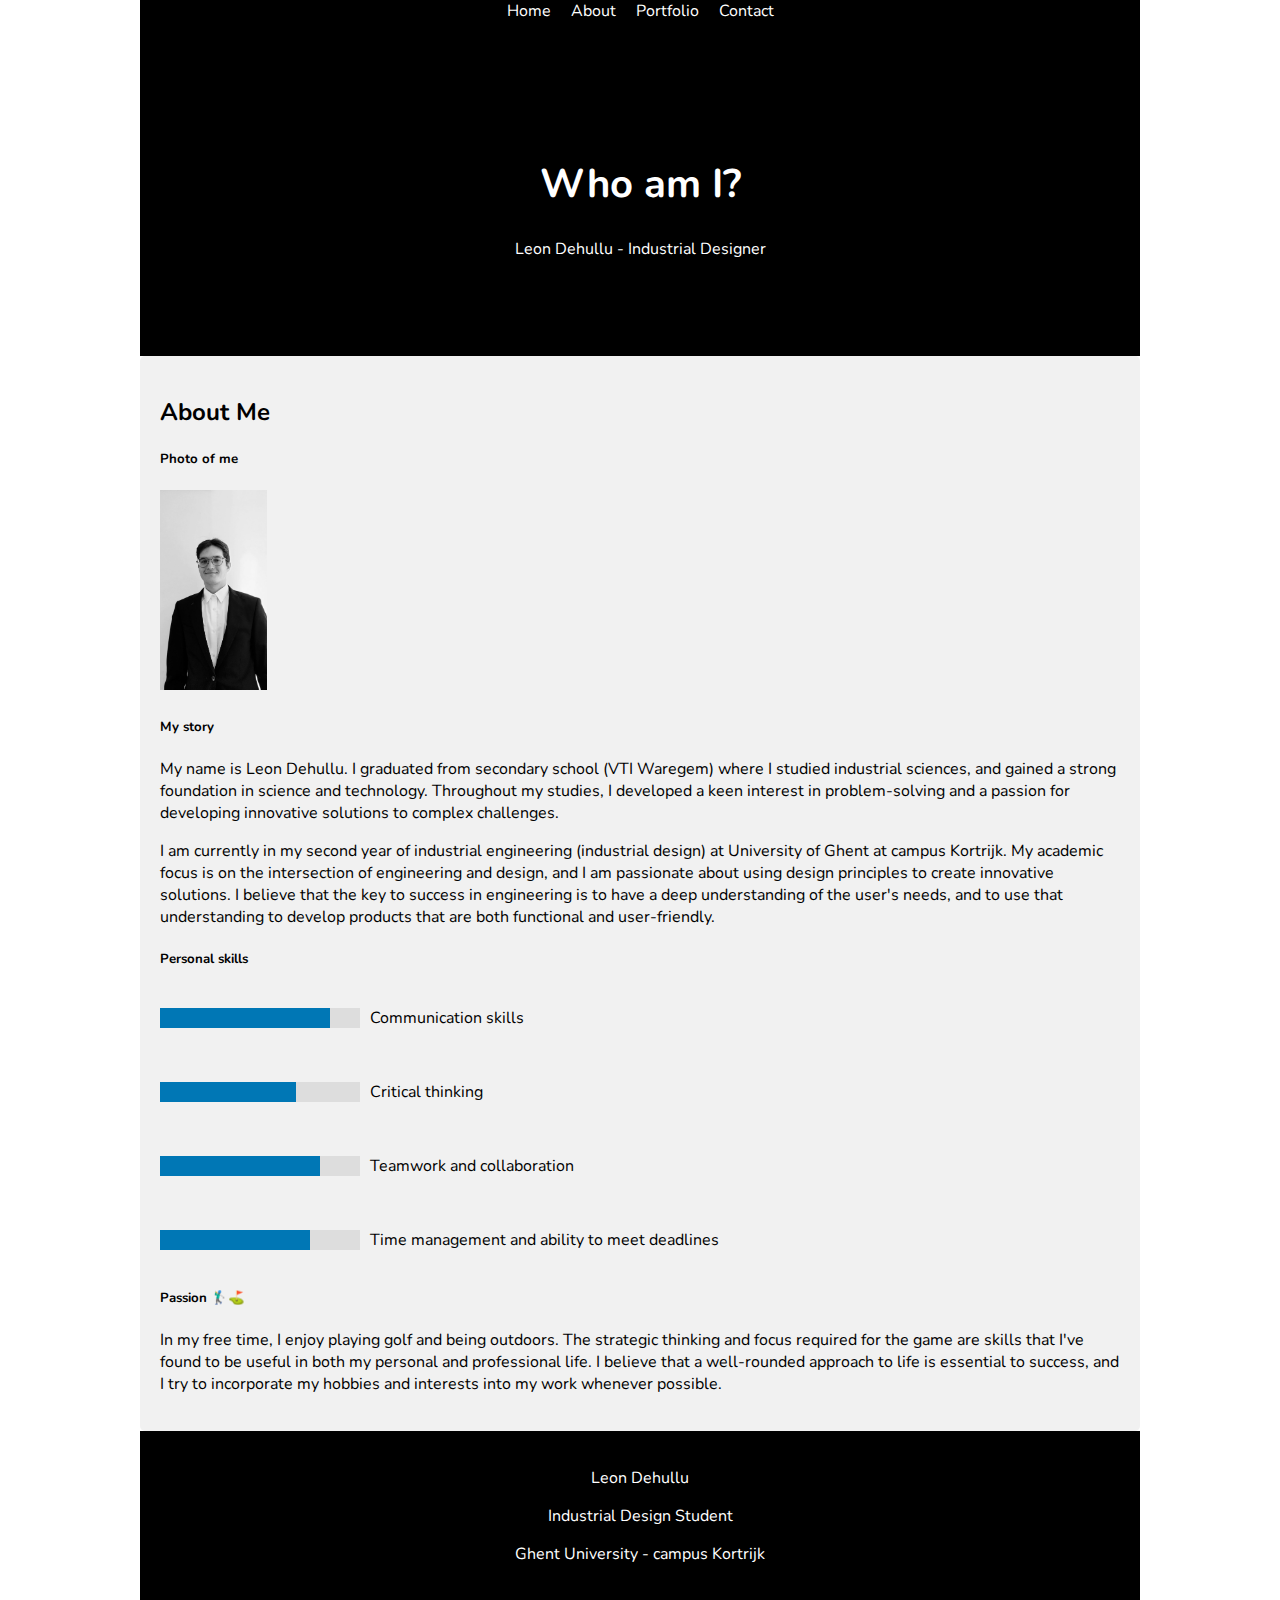
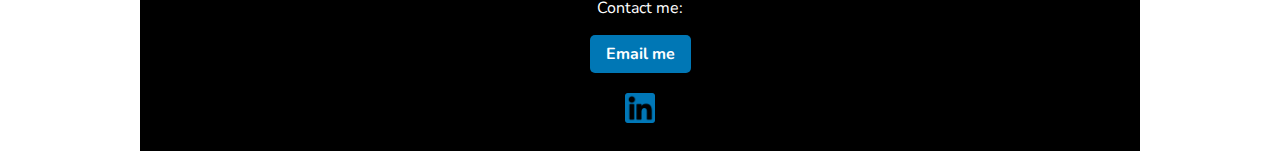
==== about.html @ 64500e18 "About changes color" ====
<!DOCTYPE html>
<html lang="en">
  <header>
    <div class="black-bar">
      <nav>
        <ul>
          <li><a href="index.html">Home</a></li>
          <li><a href="about.html">About</a></li>
          <li><a href="portfolio.html">Portfolio</a></li>
          <li><a href="contact.html">Contact</a></li>
        </ul>
      </nav>
    </div>
  </header>
  
<head>

    <title>Leon Dehullu - About</title>
    <meta charset="UTF-8">
    <meta name="viewport" content="width=device-width, initial-scale=1">
    <link rel="stylesheet" href="css/styles.css">

</head>
    <div class="header">
        <h1>Who am I?</h1>
        <p>Leon Dehullu - Industrial Designer</p>
    </div>
  
        <div class="side">   <!-- style="color: white; background-color: black;" -->
            <h2>About Me</h2>
            <h5>Photo of me</h5>
            <img src="PicOfMe.jpg" alt="Photo of me" style="height:200px;">
            <h5>My story</h5>
            <p>My name is Leon Dehullu. I graduated from secondary school (VTI Waregem) where I studied industrial sciences, and gained a strong foundation in science and technology. Throughout my studies, I developed a keen interest in problem-solving and a passion for developing innovative solutions to complex challenges. 
            </p>
            <p>I am currently in my second year of industrial engineering (industrial design) at University of Ghent at campus Kortrijk. My academic focus is on the intersection of engineering and design, and I am passionate about using design principles to create innovative solutions. I believe that the key to success in engineering is to have a deep understanding of the user's needs, and to use that understanding to develop products that are both functional and user-friendly.</p>
            <h5>Personal skills</h5>
            <div class="chart">
                <div class="bar-container">
                  <div class="bar" style="width: 85%"></div>
                </div>
                <p>Communication skills</p>
              </div>
              <div class="chart">
                <div class="bar-container">
                  <div class="bar" style="width: 68%"></div>
                </div>
                <p>Critical thinking</p>
              </div>
              <div class="chart">
                <div class="bar-container">
                  <div class="bar" style="width: 80%"></div>
                </div>
                <p>Teamwork and collaboration</p>
              </div>
              
              <div class="chart">
                <div class="bar-container">
                  <div class="bar" style="width: 75%"></div>
                </div>
                <p>Time management and ability to meet deadlines</p>
              </div>
            <h5>Passion 🏌️‍♂️⛳️</h5>
            <p>In my free time, I enjoy playing golf and being outdoors. The strategic thinking and focus required for the game are skills that I've found to be useful in both my personal and professional life. I believe that a well-rounded approach to life is essential to success, and I try to incorporate my hobbies and interests into my work whenever possible.</p>
        </div>

    
    <footer>
      <div class="footer">
        <div class="left">
          <p>Leon Dehullu</p>
          <p>Industrial Design Student</p>
          <p>Ghent University - campus Kortrijk</p>
        </div>
        <div class="right">
          <div class="contact">
            <p>Contact me:</p>
            <p><a href="mailto:leon.dehullu@ugent.be" class="email-button">Email me</a></p>
          </div>
          <div class="social-media">
            <a href="https://www.linkedin.com/in/leon-dehullu" target="_blank" rel="noopener noreferrer">
              <img src="linkedin.png" alt="LinkedIn" class="linkedin-logo">
            </a>
          </div>
        </div>
      </div>
    </footer>
    
      
      
      
</body>

</html>
---- css/styles.css ----
@import url('https://fonts.googleapis.com/css?family=Nunito&display=swap');

* {
  box-sizing: border-box;
}

/* Style the body */
body {
  font-family: 'Nunito', sans-serif;
  margin: 0 auto;
  max-width: 1000px;
}

.title h2 {
  margin: 0;
}

/* Header/logo Title */
.header {
  padding: 80px;
  text-align: center;
  background: #000000;
  color: white;
}

/* Increase the font size of the heading */
.header h1 {
  font-size: 40px;
}

/* Style the top navigation bar */
.navbar {
  overflow: hidden;
  background-color: #333;
  position: fixed; /* Set the navbar to fixed position */
  width: 100%;
}

/* Style the navigation bar links */
.navbar a {
  float: right;
  display: block;
  color: white;
  text-align: center;
  padding: 14px 20px;
  text-decoration: none;

}

/* Right-aligned link */
.navbar a.right {
  float: right;
}

/* Change color on hover */
.navbar a:hover {
  background-color: #ddd;
  color: black;
}

/* Change color on active */
.navbar a:active {
  background-color: rgb(92, 138, 245);
  color: black;
}


/* Column container */
.row {  
  display: -ms-flexbox; /* IE10 */
  display: flex;
  -ms-flex-wrap: wrap; /* IE10 */
  flex-wrap: wrap;
}

/* Create two unequal columns that sits next to each other */
/* Sidebar/left column */
.side {
  -ms-flex: 100%; /* IE10 */
  flex: 100%;
  background-color: #f1f1f1;
  padding: 20px;
}

/* Main column */
.main {   
  -ms-flex: 70%; /* IE10 */
  flex: 70%;
  background-color: white;
  padding: 20px;
}

/* Fake image, just for this example */
.fakeimg {
  background-color: #f1f1f1;
  width: 100%;
  padding: 20px;
}

/* Footer */
.footer {
  padding: 20px;
  text-align: center;
  background: #ddd;
}

.side {
  /* other styles */
  border-radius: 5px;
}

.main {
  /* other styles */
  border-radius: 5px;
}

.fakeimg {
  /* other styles */
  border-radius: 5px;
}

.footer {
padding: 20px;
text-align: center;
background: #000000;
color: white;
display: flex;
flex-direction: column;
align-items: center;
}

.contact {
margin-bottom: 20px;
}

.social-media {
display: flex;
justify-content: center;
}

.social-media a {
margin: 0 10px;
color: #000;
font-size: 1.5em;
}

.social-media img {
width: 30px;
height: 30px;
}

.email-button {
  display: inline-block;
  padding: 8px 16px;
  border-radius: 5px;
  background-color: #0077b5;
  color: #fff;
  text-decoration: none;
  font-weight: bold;
}

.email-button:hover {
  background-color: #005983;
}

header {
  display: flex;
  justify-content: center;
}

.black-bar {
  background-color: black;
  width: 100%;
  height: 50px;
}

nav {
  display: flex;
  justify-content: center;
  align-items: center;
}

ul {
  display: flex;
  list-style: none;
  margin: 0;
  padding: 0;
}

li {
  margin: 0 10px;
}

a {
  color: white;
  text-decoration: none;
}

.chart {
  display: flex;
  align-items: center;
  margin-bottom: 20px;
}

.bar-container {
  width: 200px;
  height: 20px;
  background-color: #ddd;
  margin-right: 10px;
  position: relative;
}

.bar {
  height: 100%;
  background-color: #0077b5;
  position: absolute;
  top: 0;
  left: 0;
}

::placeholder {
  font-family: 'Nunito', sans-serif;
}


button[type="submit"] {
	display: block;
	margin-top: 20px;
	padding: 10px 20px;
	background-color: #007bff;
	color: #fff;
	border: none;
	border-radius: 5px;
	font-size: 16px;
	cursor: pointer;
}

button[type="submit"]:hover {
	background-color: #0062cc;
}
input[type="text"],
input[type="email"],
textarea {
	display: block;
	width: 100%;
	padding: 10px;
	margin-bottom: 20px;
	border: none;

	background-color: #f2f2f2;
	font-size: 16px;
}

textarea {
	height: 200px;
}
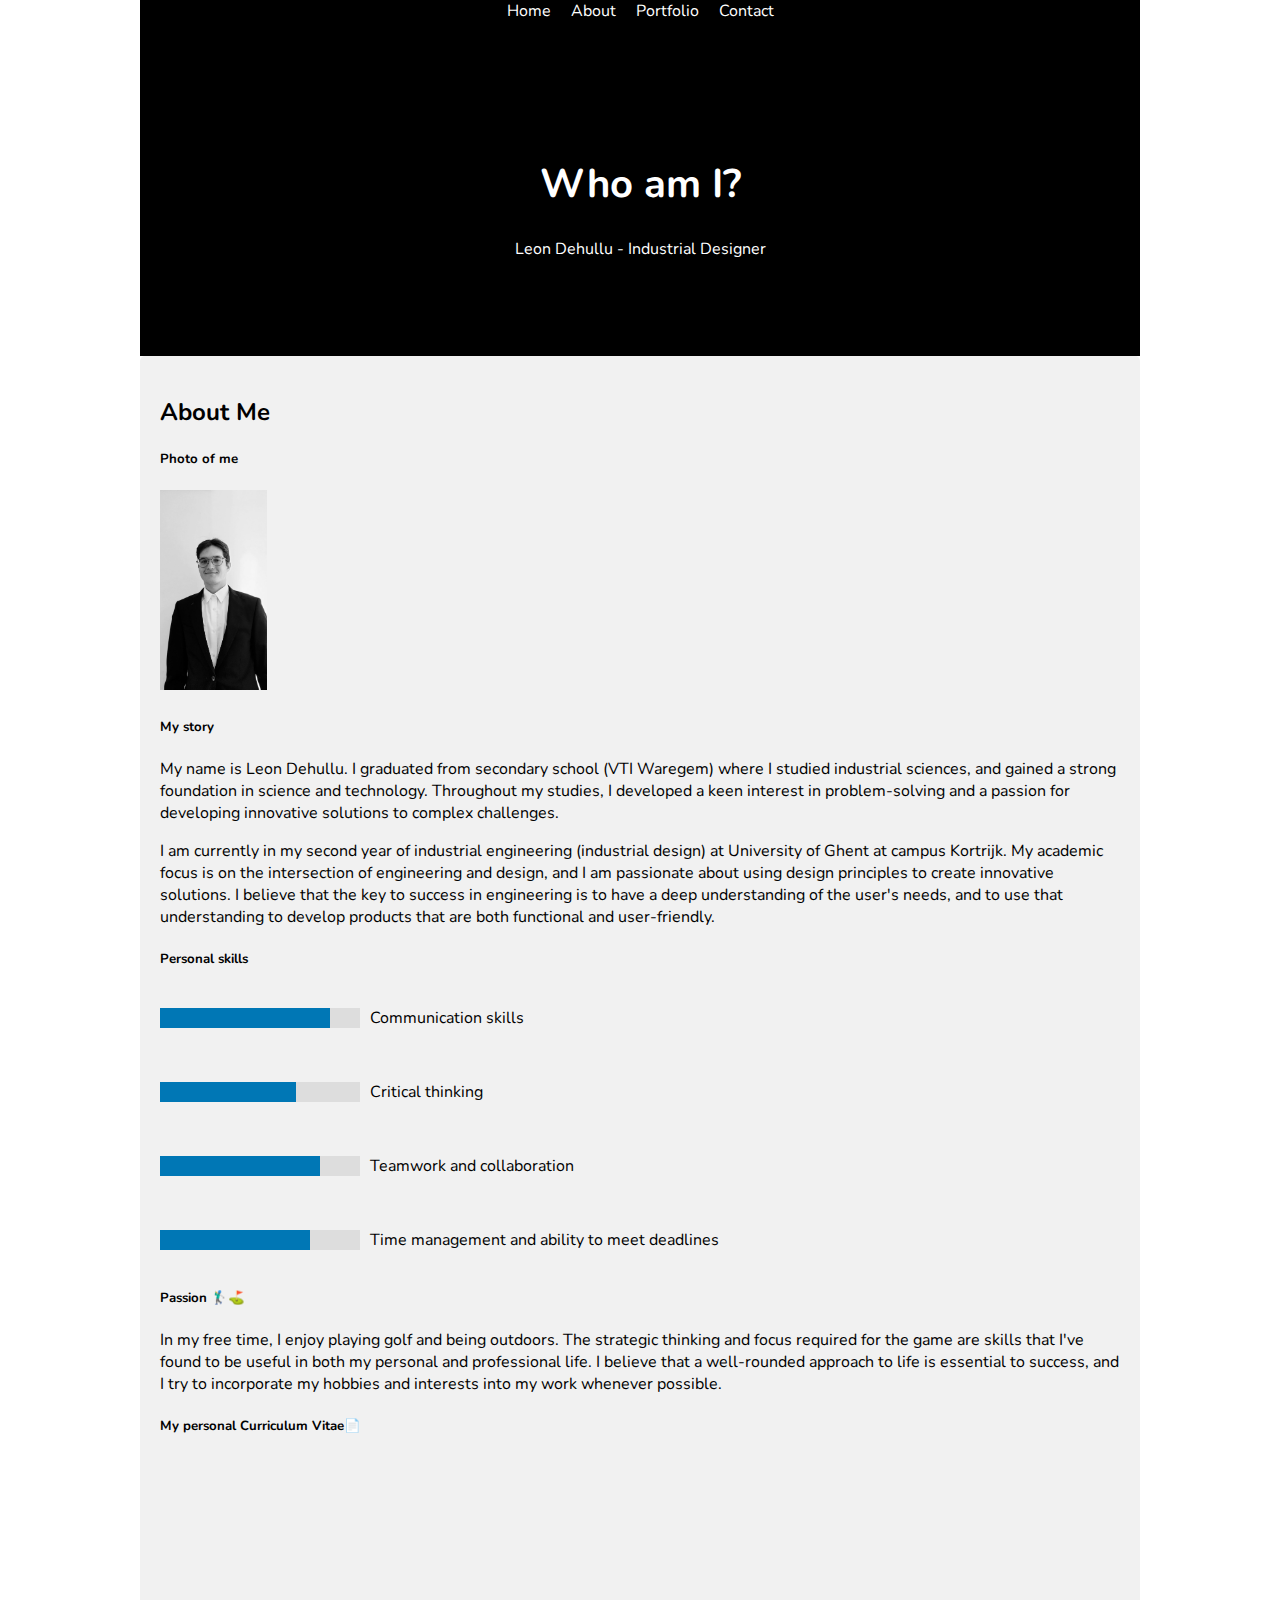
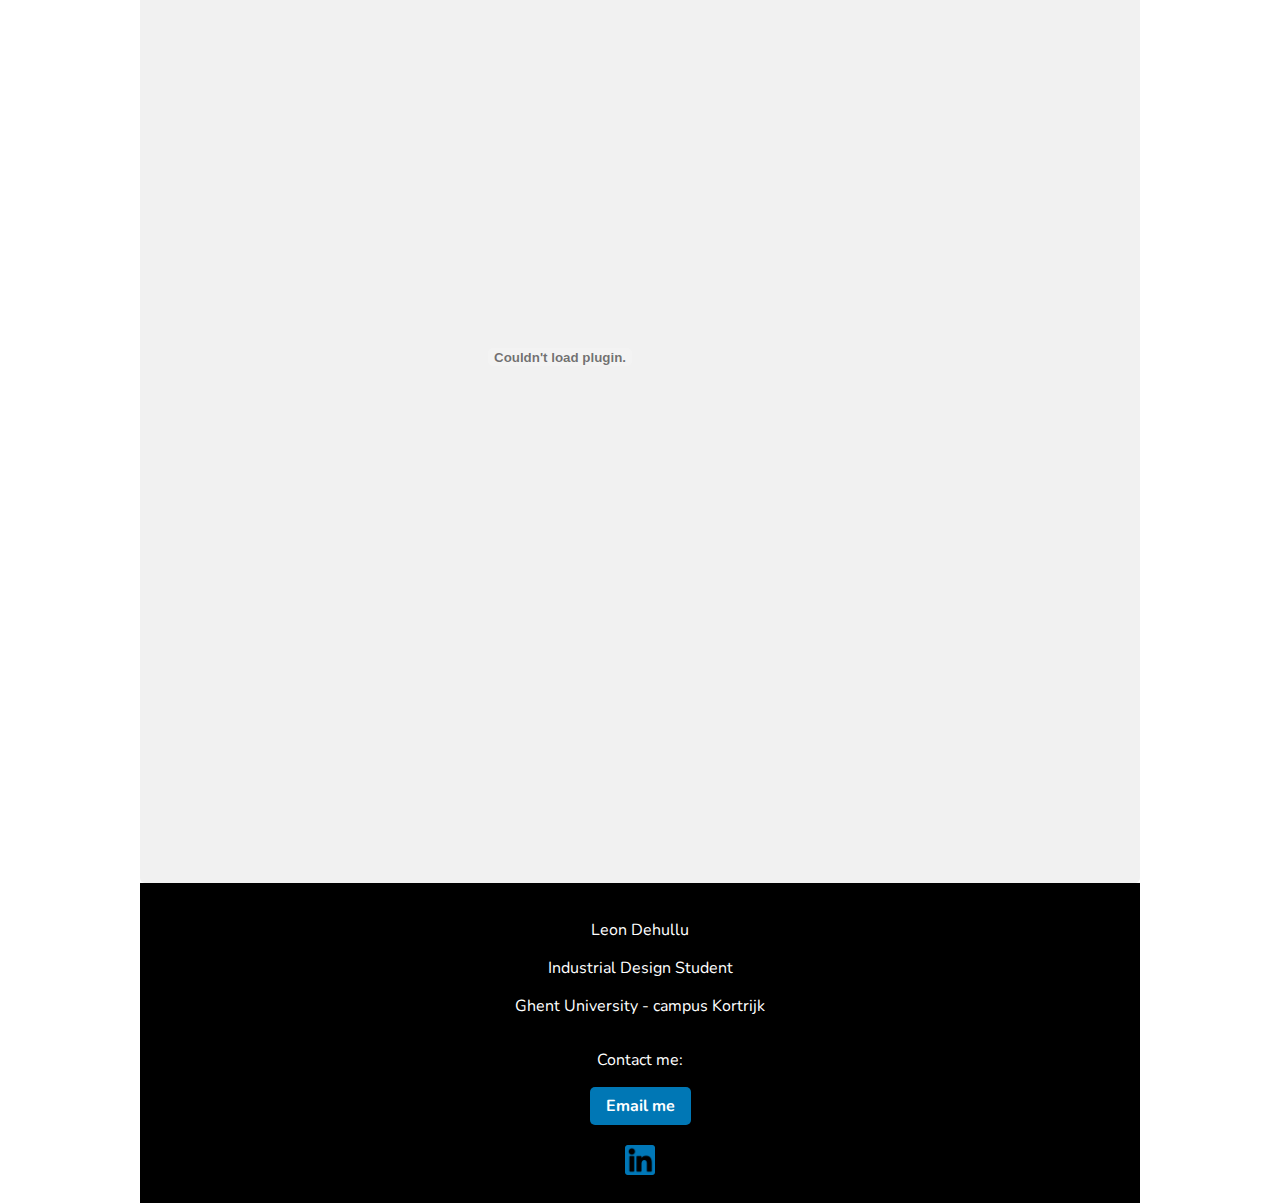
==== commit 54121258: "Added my CV" ====
--- a/about.html
+++ b/about.html
@@ -62,7 +62,9 @@
               </div>
             <h5>Passion 🏌️‍♂️⛳️</h5>
             <p>In my free time, I enjoy playing golf and being outdoors. The strategic thinking and focus required for the game are skills that I've found to be useful in both my personal and professional life. I believe that a well-rounded approach to life is essential to success, and I try to incorporate my hobbies and interests into my work whenever possible.</p>
-        </div>
+            <h5>My personal Curriculum Vitae📄</h5>
+            <embed src="CV.pdf" width="800px" height="1000px" />
+          </div>
 
     
     <footer>
--- a/css/styles.css
+++ b/css/styles.css
@@ -227,7 +227,7 @@
 	display: block;
 	margin-top: 20px;
 	padding: 10px 20px;
-	background-color: #007bff;
+	background-color: #0077b5;
 	color: #fff;
 	border: none;
 	border-radius: 5px;
@@ -236,7 +236,7 @@
 }
 
 button[type="submit"]:hover {
-	background-color: #0062cc;
+	background-color: #005983;
 }
 input[type="text"],
 input[type="email"],
@@ -255,5 +255,9 @@
 	height: 200px;
 }
 
-
-
+.container button {
+  display: block;
+  margin: 0 auto;
+}
+
+
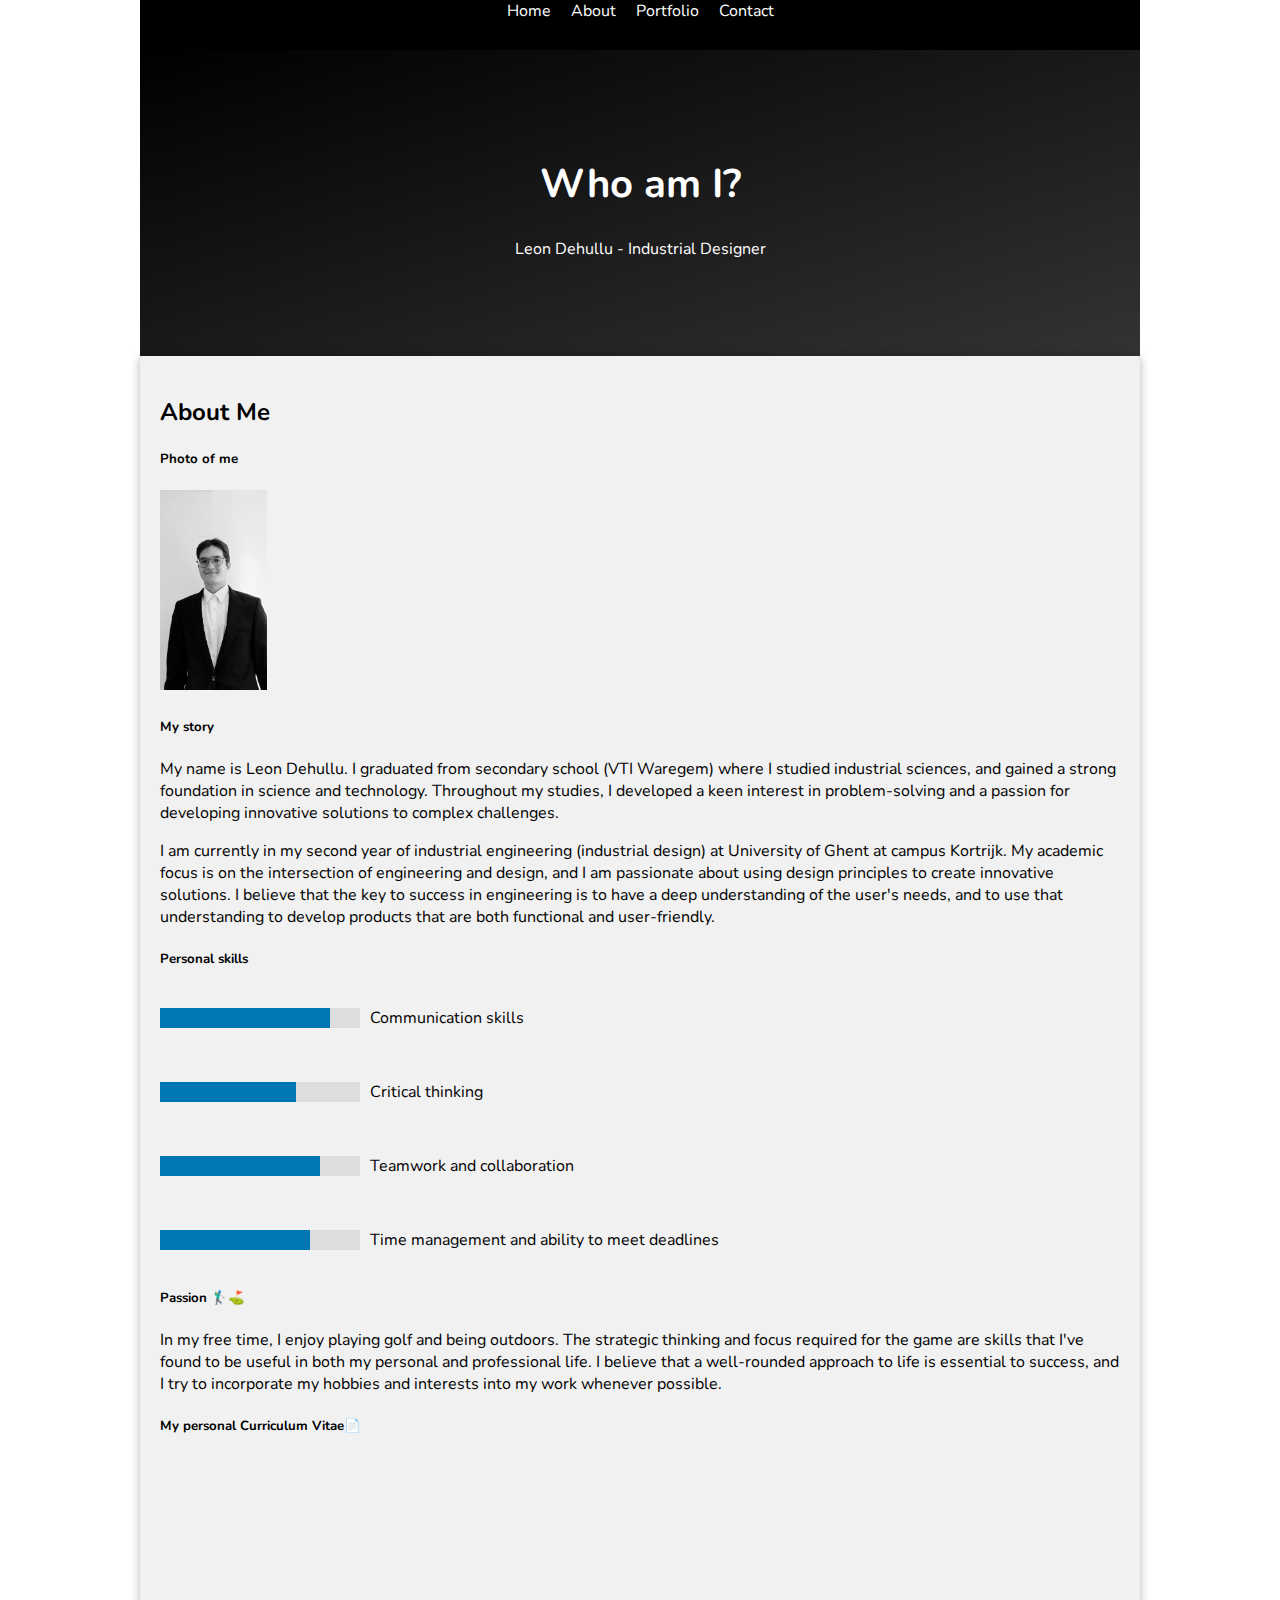
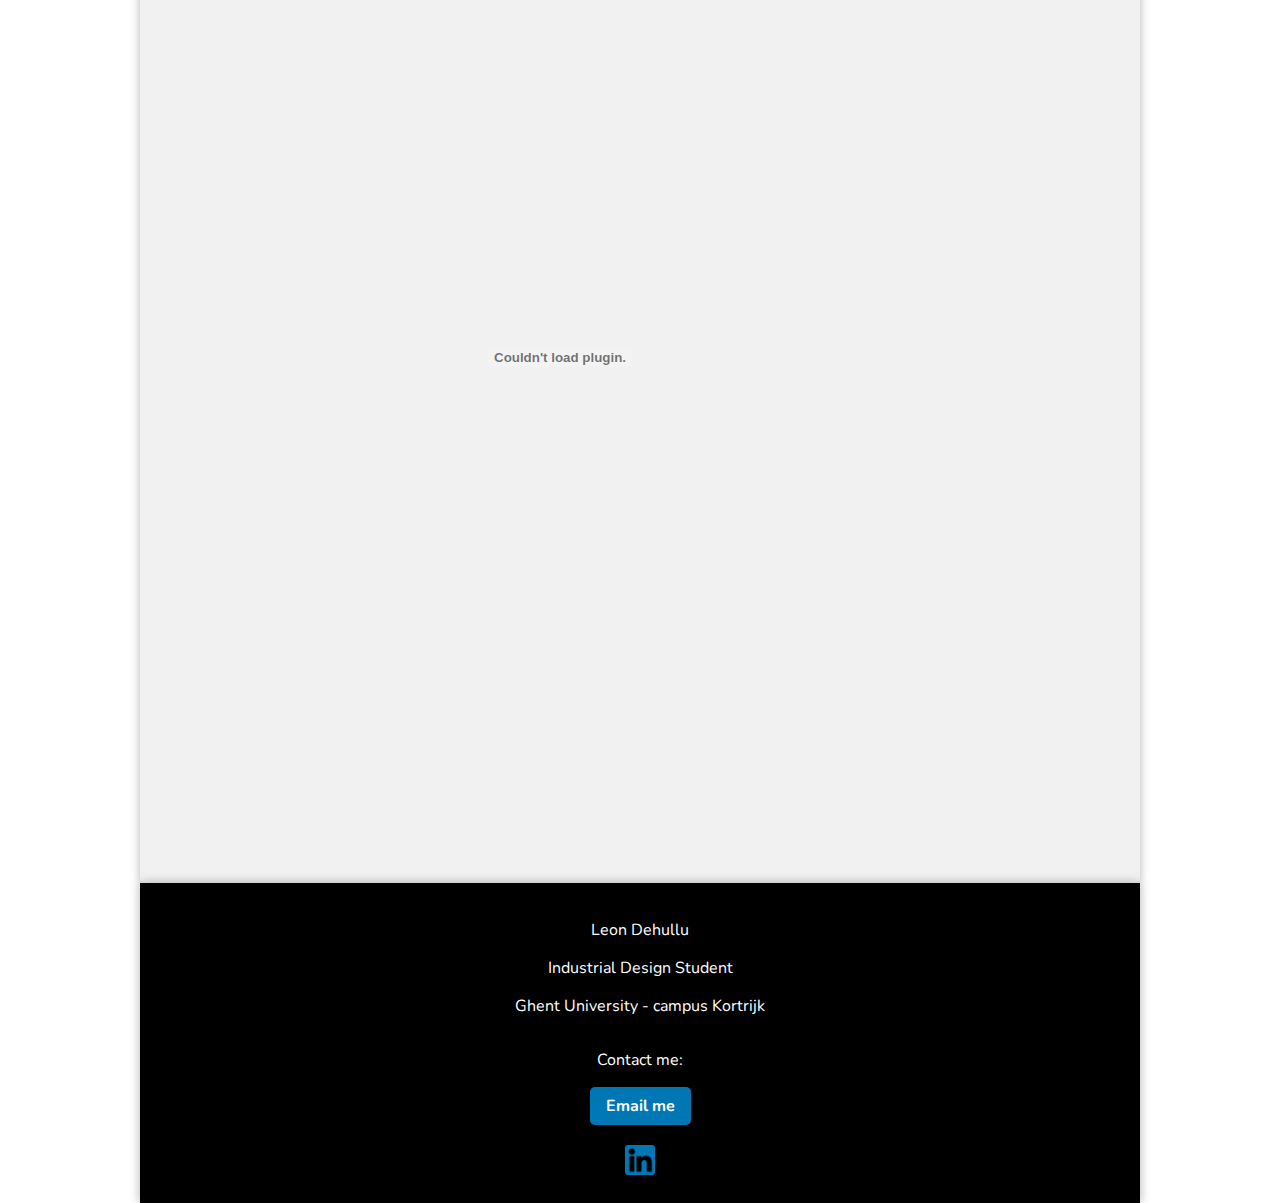
==== commit a1d2cb87: "contact" ====
--- a/about.html
+++ b/about.html
@@ -1,26 +1,32 @@
 <!DOCTYPE html>
 <html lang="en">
-  <header>
-    <div class="black-bar">
-      <nav>
-        <ul>
-          <li><a href="index.html">Home</a></li>
-          <li><a href="about.html">About</a></li>
-          <li><a href="portfolio.html">Portfolio</a></li>
-          <li><a href="contact.html">Contact</a></li>
-        </ul>
-      </nav>
-    </div>
-  </header>
-  
 <head>
-
     <title>Leon Dehullu - About</title>
     <meta charset="UTF-8">
     <meta name="viewport" content="width=device-width, initial-scale=1">
     <link rel="stylesheet" href="css/styles.css">
-
+    <style>
+        @media only screen and (max-width: 480px) {
+            img {
+                width: 100% !important;
+                float: none !important;
+            }
+        }
+    </style>
 </head>
+<body>
+<header>
+    <div class="black-bar">
+        <nav>
+            <ul>
+                <li><a href="https://leondehullu.github.io/MyWebsite1/">Home</a></li>
+                <li><a href="about.html">About</a></li>
+                <li><a href="portfolio.html">Portfolio</a></li>
+                <li><a href="contact.html">Contact</a></li>
+            </ul>
+        </nav>
+    </div>
+</header>
     <div class="header">
         <h1>Who am I?</h1>
         <p>Leon Dehullu - Industrial Designer</p>
--- a/css/styles.css
+++ b/css/styles.css
@@ -9,17 +9,20 @@
   font-family: 'Nunito', sans-serif;
   margin: 0 auto;
   max-width: 1000px;
+  
 }
 
 .title h2 {
   margin: 0;
+  text-shadow: 1px 1px 2px rgba(255, 255, 255, 0.8);
+  
 }
 
 /* Header/logo Title */
 .header {
   padding: 80px;
   text-align: center;
-  background: #000000;
+  background: linear-gradient(to bottom right, #000000, #333333);
   color: white;
 }
 
@@ -52,16 +55,24 @@
   float: right;
 }
 
+
+
 /* Change color on hover */
 .navbar a:hover {
   background-color: #ddd;
   color: black;
-}
+  transform: scale(1.2);
+}
+
 
 /* Change color on active */
 .navbar a:active {
   background-color: rgb(92, 138, 245);
   color: black;
+}
+
+.side, .main, .footer {
+  box-shadow: 0px 0px 10px rgba(0, 0, 0, 0.3);
 }
 
 
@@ -161,6 +172,8 @@
 
 .email-button:hover {
   background-color: #005983;
+  transform: translateY(-5px);
+  transition: all 0.2s ease-in-out;
 }
 
 header {
@@ -237,7 +250,10 @@
 
 button[type="submit"]:hover {
 	background-color: #005983;
-}
+  transform: translateY(-3px);
+  transition: all 0.2s ease-in-out;
+}
+
 input[type="text"],
 input[type="email"],
 textarea {
@@ -260,4 +276,3 @@
   margin: 0 auto;
 }
 
-
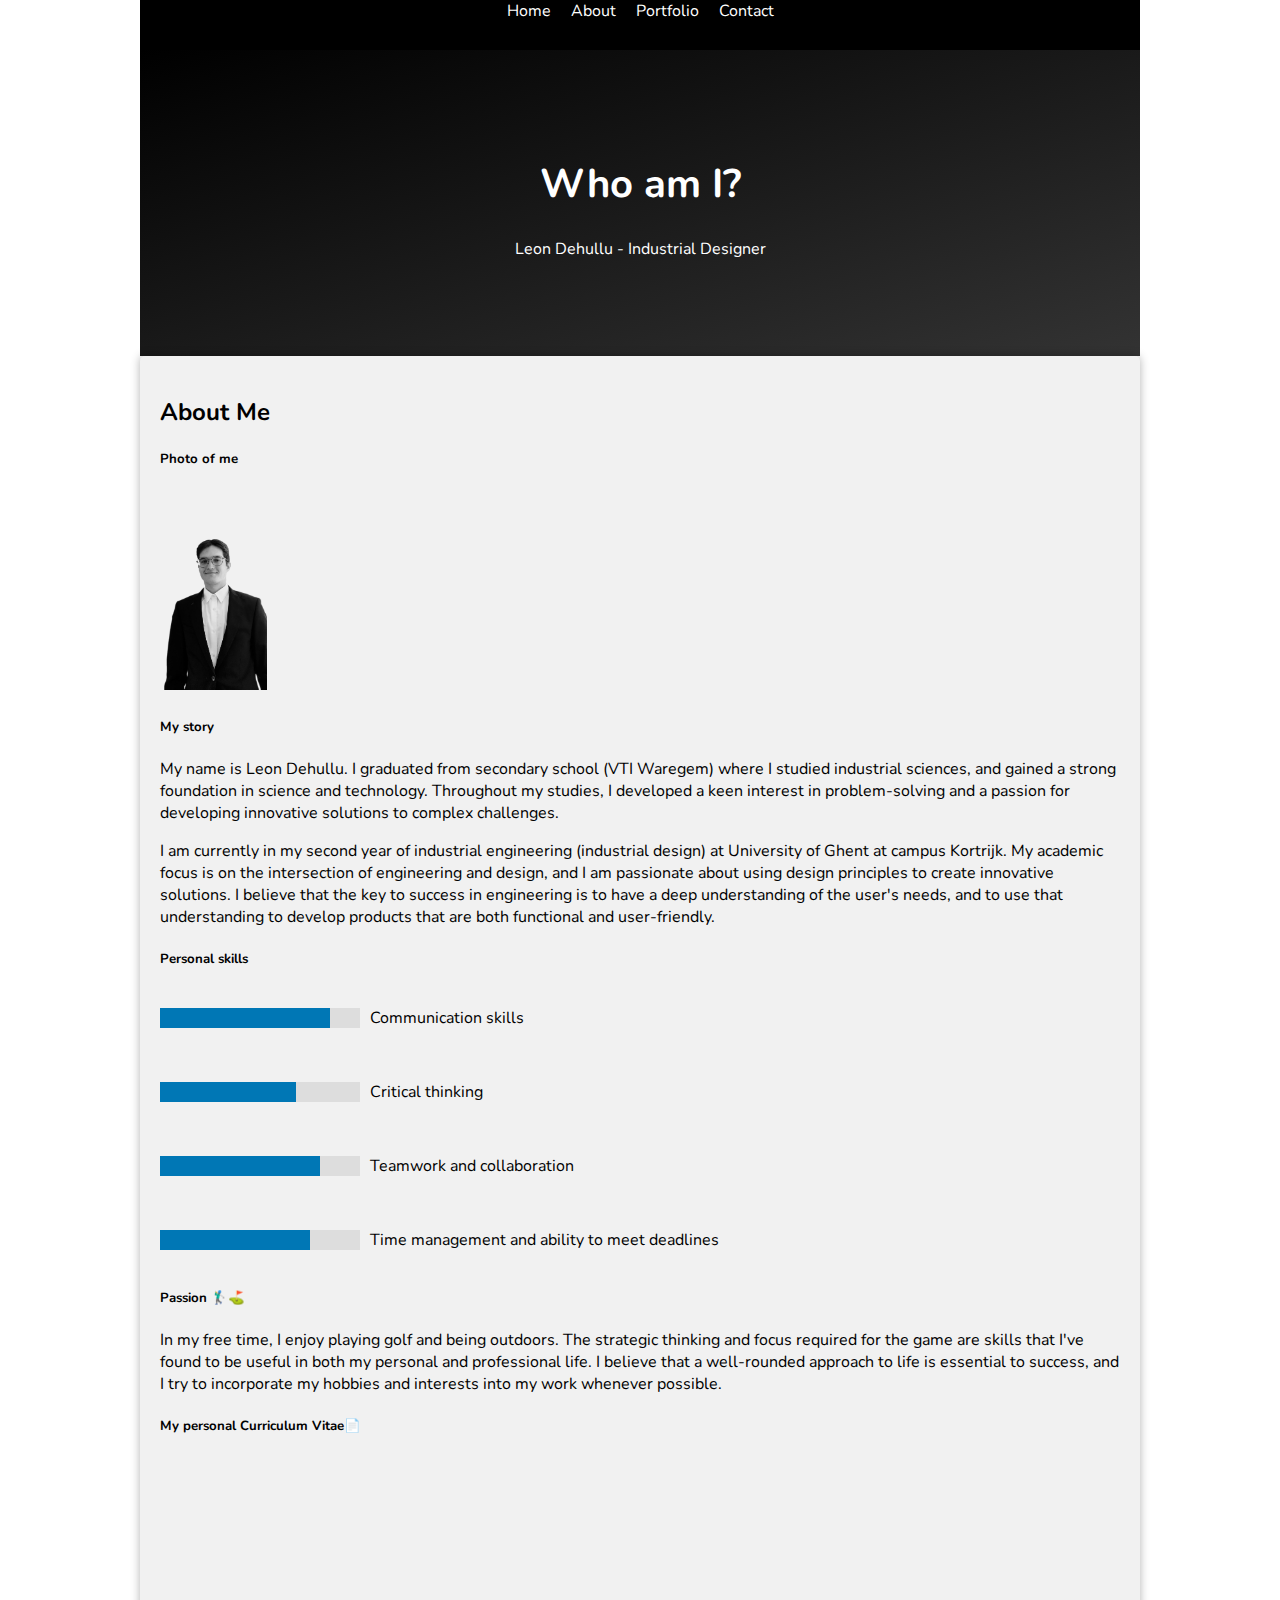
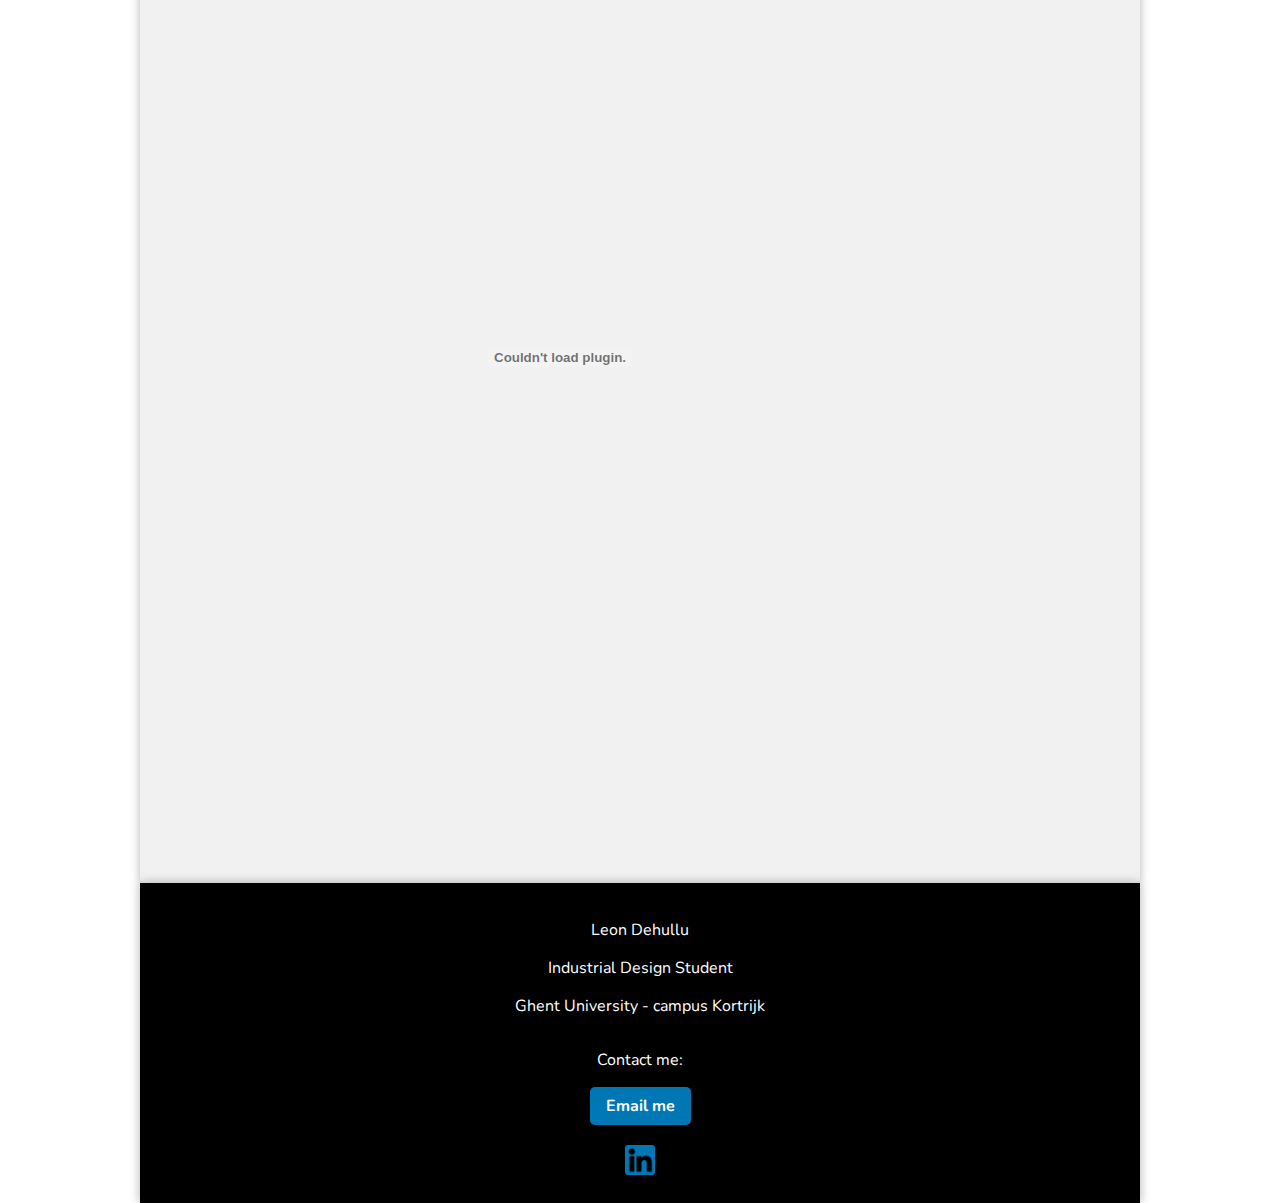
==== commit f0cb6e20: "photo" ====
--- a/about.html
+++ b/about.html
@@ -35,7 +35,7 @@
         <div class="side">   <!-- style="color: white; background-color: black;" -->
             <h2>About Me</h2>
             <h5>Photo of me</h5>
-            <img src="PicOfMe.jpg" alt="Photo of me" style="height:200px;">
+            <img src="PicOfMe13.png" alt="Photo of me" style="height:200px;">
             <h5>My story</h5>
             <p>My name is Leon Dehullu. I graduated from secondary school (VTI Waregem) where I studied industrial sciences, and gained a strong foundation in science and technology. Throughout my studies, I developed a keen interest in problem-solving and a passion for developing innovative solutions to complex challenges. 
             </p>
--- a/css/styles.css
+++ b/css/styles.css
@@ -276,3 +276,34 @@
   margin: 0 auto;
 }
 
+/* Dark mode toggle button */
+.dark-mode-toggle {
+  background-color: transparent;
+  border: none;
+  color: #fff;
+  cursor: pointer;
+  font-size: 24px;
+  position: absolute;
+  top: 10px;
+  right: 10px;
+}
+
+/* Dark mode styles */
+body.dark-mode {
+  background-color: #222;
+  color: #fff;
+}
+
+.black-bar.dark-mode {
+  background-color: #111;
+}
+
+.dark-mode .email-button {
+  background-color: #555;
+  color: #fff;
+}
+
+.dark-mode .linkedin-logo {
+  filter: invert(1);
+}
+
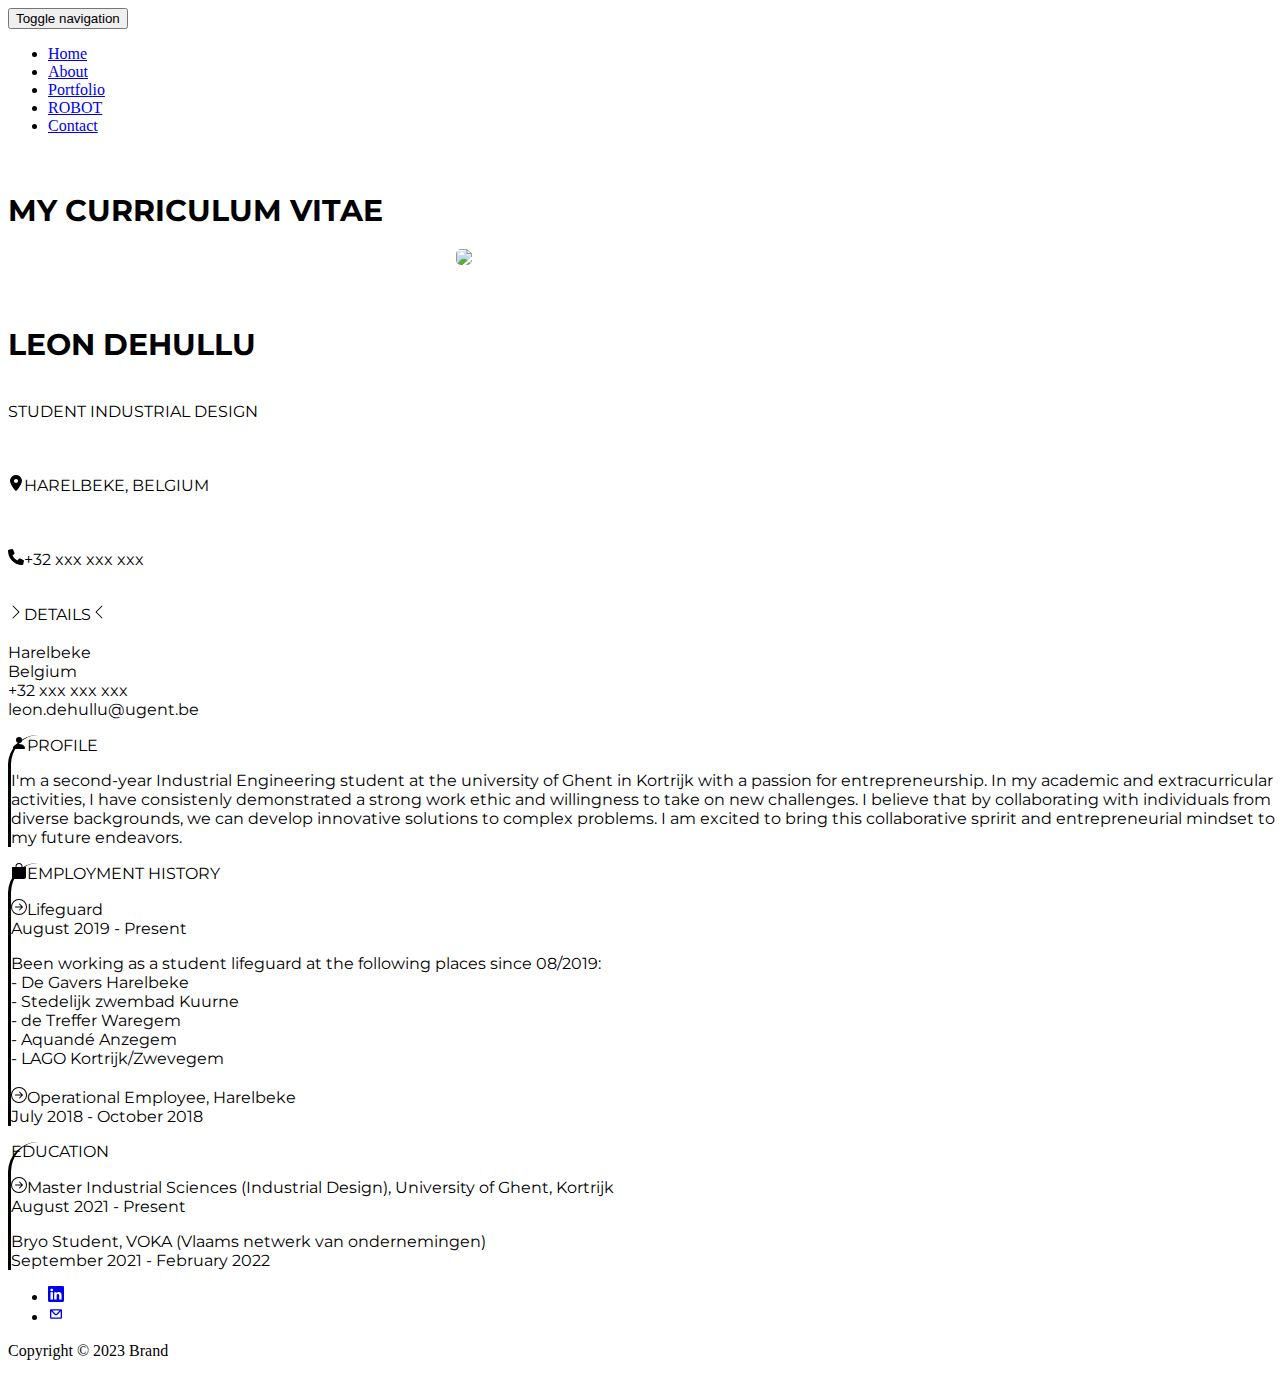
==== commit abc71468: "Add files via upload" ====
--- a/about.html
+++ b/about.html
@@ -1,102 +1,131 @@
 <!DOCTYPE html>
 <html lang="en">
+
 <head>
-    <title>Leon Dehullu - About</title>
-    <meta charset="UTF-8">
-    <meta name="viewport" content="width=device-width, initial-scale=1">
-    <link rel="stylesheet" href="css/styles.css">
-    <style>
-        @media only screen and (max-width: 480px) {
-            img {
-                width: 100% !important;
-                float: none !important;
-            }
-        }
-    </style>
+    <meta charset="utf-8">
+    <meta name="viewport" content="width=device-width, initial-scale=1.0, shrink-to-fit=no">
+    <title>V4</title>
+    <link rel="stylesheet" href="assets/bootstrap/css/bootstrap.min.css">
+    <link rel="stylesheet" href="https://fonts.googleapis.com/css?family=Montserrat:200,300,400,600&amp;display=swap">
+    <link rel="stylesheet" href="assets/css/swiper-icons.css">
+    <link rel="stylesheet" href="assets/fonts/fontawesome-all.min.css">
+    <link rel="stylesheet" href="assets/css/aos.min.css">
+    <link rel="stylesheet" href="assets/css/Footer-Basic-icons.css">
+    <link rel="stylesheet" href="assets/css/Projects-Grid-images.css">
+    <link rel="stylesheet" href="assets/css/Simple-Slider-swiper-bundle.min.css">
+    <link rel="stylesheet" href="assets/css/Simple-Slider.css">
+    <link rel="stylesheet" href="assets/css/styles.css">
 </head>
-<body>
-<header>
-    <div class="black-bar">
-        <nav>
-            <ul>
-                <li><a href="https://leondehullu.github.io/MyWebsite1/">Home</a></li>
-                <li><a href="about.html">About</a></li>
-                <li><a href="portfolio.html">Portfolio</a></li>
-                <li><a href="contact.html">Contact</a></li>
+
+<body style="width: 100%;min-width: 100vh;">
+    <nav class="navbar navbar-light navbar-expand-md" data-aos="fade">
+        <div class="container"><button data-bs-toggle="collapse" class="navbar-toggler" data-bs-target="#navcol-1"><span class="visually-hidden">Toggle navigation</span><span class="navbar-toggler-icon"></span></button>
+            <div class="collapse navbar-collapse" id="navcol-1" data-bs-target="#navcol-1" data-bs-smooth-scroll="true" data-bs-spy="scroll">
+                <ul class="navbar-nav text-start mx-auto">
+                    <li class="nav-item"><a class="nav-link active" href="index.html">Home</a></li>
+                    <li class="nav-item"><a class="nav-link" href="index.html#about">About</a></li>
+                    <li class="nav-item"><a class="nav-link" href="index.html#portfolio">Portfolio</a></li>
+                    <li class="nav-item"><a class="nav-link" href="robot.html">ROBOT</a></li>
+                    <li class="nav-item"><a class="nav-link" href="index.html#contact">Contact</a></li>
+                </ul>
+            </div>
+        </div>
+    </nav>
+    <h1 class="text-center" style="font-family: Montserrat, sans-serif;font-size: 30px;font-weight: bold;"><br>MY CURRICULUM VITAE</h1>
+    <div class="container">
+        <div class="row">
+            <div class="col-md-4"></div>
+            <div class="col-md-4"><img src="assets/img/PicOfMe13.png" style="width: 100px;margin-right: 10%;margin-left: 35%;border-top-left-radius: 5px;border-top-right-radius: 5px;border-bottom-right-radius: 5px;border-bottom-left-radius: 5px;"></div>
+            <div class="col-md-4"></div>
+        </div>
+    </div>
+    <h1 class="text-center" style="font-family: Montserrat, sans-serif;font-size: 30px;"><br>LEON DEHULLU</h1>
+    <div class="container" style="font-family: Montserrat, sans-serif;">
+        <div class="row">
+            <div class="col-md-4 text-center">
+                <p class="text-center"><br>STUDENT INDUSTRIAL DESIGN<br><br></p>
+            </div>
+            <div class="col-md-4 text-center">
+                <p><br><svg xmlns="http://www.w3.org/2000/svg" viewBox="-64 0 512 512" width="1em" height="1em" fill="currentColor">
+                        <!--! Font Awesome Free 6.1.1 by @fontawesome - https://fontawesome.com License - https://fontawesome.com/license/free (Icons: CC BY 4.0, Fonts: SIL OFL 1.1, Code: MIT License) Copyright 2022 Fonticons, Inc. -->
+                        <path d="M168.3 499.2C116.1 435 0 279.4 0 192C0 85.96 85.96 0 192 0C298 0 384 85.96 384 192C384 279.4 267 435 215.7 499.2C203.4 514.5 180.6 514.5 168.3 499.2H168.3zM192 256C227.3 256 256 227.3 256 192C256 156.7 227.3 128 192 128C156.7 128 128 156.7 128 192C128 227.3 156.7 256 192 256z"></path>
+                    </svg>HARELBEKE, BELGIUM<br><br></p>
+            </div>
+            <div class="col-md-4">
+                <p class="text-center"><br><svg xmlns="http://www.w3.org/2000/svg" viewBox="0 0 512 512" width="1em" height="1em" fill="currentColor">
+                        <!--! Font Awesome Free 6.1.1 by @fontawesome - https://fontawesome.com License - https://fontawesome.com/license/free (Icons: CC BY 4.0, Fonts: SIL OFL 1.1, Code: MIT License) Copyright 2022 Fonticons, Inc. -->
+                        <path d="M511.2 387l-23.25 100.8c-3.266 14.25-15.79 24.22-30.46 24.22C205.2 512 0 306.8 0 54.5c0-14.66 9.969-27.2 24.22-30.45l100.8-23.25C139.7-2.602 154.7 5.018 160.8 18.92l46.52 108.5c5.438 12.78 1.77 27.67-8.98 36.45L144.5 207.1c33.98 69.22 90.26 125.5 159.5 159.5l44.08-53.8c8.688-10.78 23.69-14.51 36.47-8.975l108.5 46.51C506.1 357.2 514.6 372.4 511.2 387z"></path>
+                    </svg>+32 xxx xxx xxx<br><br></p>
+            </div>
+        </div>
+    </div>
+    <div class="container" style="font-family: Montserrat, sans-serif;">
+        <div class="row">
+            <div class="col-md-4 col-xl-4">
+                <p class="text-center" style="font-family: Montserrat, sans-serif;"><svg xmlns="http://www.w3.org/2000/svg" width="1em" height="1em" fill="currentColor" viewBox="0 0 16 16" class="bi bi-chevron-right" id="icondetail">
+                        <path fill-rule="evenodd" d="M4.646 1.646a.5.5 0 0 1 .708 0l6 6a.5.5 0 0 1 0 .708l-6 6a.5.5 0 0 1-.708-.708L10.293 8 4.646 2.354a.5.5 0 0 1 0-.708z"></path>
+                    </svg>DETAILS<svg xmlns="http://www.w3.org/2000/svg" width="1em" height="1em" fill="currentColor" viewBox="0 0 16 16" class="bi bi-chevron-left" id="icondetail">
+                        <path fill-rule="evenodd" d="M11.354 1.646a.5.5 0 0 1 0 .708L5.707 8l5.647 5.646a.5.5 0 0 1-.708.708l-6-6a.5.5 0 0 1 0-.708l6-6a.5.5 0 0 1 .708 0z"></path>
+                    </svg><br><br>Harelbeke<br>Belgium<br>+32 xxx xxx xxx<br>leon.dehullu@ugent.be</p>
+            </div>
+            <div class="col-md-4 col-xl-7" style="border-top-left-radius: 30px;border-left-style: solid;">
+                <p class="text-center"><svg xmlns="http://www.w3.org/2000/svg" width="1em" height="1em" fill="currentColor" viewBox="0 0 16 16" class="bi bi-person-fill">
+                        <path d="M3 14s-1 0-1-1 1-4 6-4 6 3 6 4-1 1-1 1H3zm5-6a3 3 0 1 0 0-6 3 3 0 0 0 0 6z"></path>
+                    </svg>PROFILE</p>
+                <p style="font-family: Montserrat, sans-serif;">I'm a second-year Industrial Engineering student at the university of Ghent in Kortrijk with a passion for entrepreneurship. In my academic and extracurricular activities, I have consistenly demonstrated a strong work ethic and willingness to take on new challenges. I believe that by collaborating with individuals from diverse backgrounds, we can develop innovative solutions to complex problems. I am excited to bring this collaborative spririt and entrepreneurial mindset to my future endeavors.</p>
+            </div>
+        </div>
+        <div class="row">
+            <div class="col-md-4 col-xl-4"></div>
+            <div class="col-md-4 col-xl-7" style="border-top-left-radius: 30px;border-left-style: solid;">
+                <p class="text-center"><svg xmlns="http://www.w3.org/2000/svg" width="1em" height="1em" fill="currentColor" viewBox="0 0 16 16" class="bi bi-bag-fill">
+                        <path d="M8 1a2.5 2.5 0 0 1 2.5 2.5V4h-5v-.5A2.5 2.5 0 0 1 8 1zm3.5 3v-.5a3.5 3.5 0 1 0-7 0V4H1v10a2 2 0 0 0 2 2h10a2 2 0 0 0 2-2V4h-3.5z"></path>
+                    </svg>EMPLOYMENT HISTORY</p>
+                <p style="font-family: Montserrat, sans-serif;color: var(--bs-black);"><svg xmlns="http://www.w3.org/2000/svg" width="1em" height="1em" fill="currentColor" viewBox="0 0 16 16" class="bi bi-arrow-right-circle" id="icondetail">
+                        <path fill-rule="evenodd" d="M1 8a7 7 0 1 0 14 0A7 7 0 0 0 1 8zm15 0A8 8 0 1 1 0 8a8 8 0 0 1 16 0zM4.5 7.5a.5.5 0 0 0 0 1h5.793l-2.147 2.146a.5.5 0 0 0 .708.708l3-3a.5.5 0 0 0 0-.708l-3-3a.5.5 0 1 0-.708.708L10.293 7.5H4.5z"></path>
+                    </svg>Lifeguard<br>August 2019 - Present</p>
+                <p>Been working as a student lifeguard at the following places since 08/2019:<br>- De Gavers Harelbeke<br>- Stedelijk zwembad Kuurne<br>- de Treffer Waregem<br>- Aquandé Anzegem<br>- LAGO Kortrijk/Zwevegem<br><br> <svg xmlns="http://www.w3.org/2000/svg" width="1em" height="1em" fill="currentColor" viewBox="0 0 16 16" class="bi bi-arrow-right-circle" id="icondetail">
+                        <path fill-rule="evenodd" d="M1 8a7 7 0 1 0 14 0A7 7 0 0 0 1 8zm15 0A8 8 0 1 1 0 8a8 8 0 0 1 16 0zM4.5 7.5a.5.5 0 0 0 0 1h5.793l-2.147 2.146a.5.5 0 0 0 .708.708l3-3a.5.5 0 0 0 0-.708l-3-3a.5.5 0 1 0-.708.708L10.293 7.5H4.5z"></path>
+                    </svg>Operational Employee, Harelbeke<br>July 2018 - October 2018</p>
+            </div>
+        </div>
+        <div class="row">
+            <div class="col-md-4 col-xl-4"></div>
+            <div class="col-md-4 col-xl-7" style="border-top-left-radius: 30px;border-left-style: solid;">
+                <p class="text-center"><i class="fas fa-user-graduate"></i>EDUCATION</p>
+                <p style="font-family: Montserrat, sans-serif;color: var(--bs-black);"><svg xmlns="http://www.w3.org/2000/svg" width="1em" height="1em" fill="currentColor" viewBox="0 0 16 16" class="bi bi-arrow-right-circle" id="icondetail">
+                        <path fill-rule="evenodd" d="M1 8a7 7 0 1 0 14 0A7 7 0 0 0 1 8zm15 0A8 8 0 1 1 0 8a8 8 0 0 1 16 0zM4.5 7.5a.5.5 0 0 0 0 1h5.793l-2.147 2.146a.5.5 0 0 0 .708.708l3-3a.5.5 0 0 0 0-.708l-3-3a.5.5 0 1 0-.708.708L10.293 7.5H4.5z"></path>
+                    </svg>Master Industrial Sciences (Industrial Design), University of Ghent, Kortrijk<br>August 2021 - Present</p>
+                <p>Bryo Student, VOKA (Vlaams netwerk van ondernemingen)<br>September 2021 - February 2022</p>
+            </div>
+        </div>
+    </div>
+    <script src="assets/bootstrap/js/bootstrap.min.js"></script>
+    <script src="assets/js/aos.min.js"></script>
+    <script src="assets/js/bs-init.js"></script>
+    <script src="assets/js/Simple-Slider-swiper-bundle.min.js"></script>
+    <script src="assets/js/Simple-Slider.js"></script>
+    <footer class="text-center">
+        <div class="container text-muted py-4 py-lg-5">
+            <ul class="list-inline">
+              <li class="list-inline-item me-4">
+                <a href="https://www.linkedin.com/leon-dehullu" target="_blank">
+                  <svg xmlns="http://www.w3.org/2000/svg" width="16" height="16" fill="currentColor" class="bi bi-linkedin" viewBox="0 0 16 16">
+                    <path d="M0 1.146C0 .513.526 0 1.175 0h13.65C15.474 0 16 .513 16 1.146v13.708c0 .633-.526 1.146-1.175 1.146H1.175C.526 16 0 15.487 0 14.854V1.146zm4.943 12.248V6.169H2.542v7.225h2.401zm-1.2-8.212c.837 0 1.358-.554 1.358-1.248-.015-.709-.52-1.248-1.342-1.248-.822 0-1.359.54-1.359 1.248 0 .694.521 1.248 1.327 1.248h.016zm4.908 8.212V9.359c0-.216.016-.432.08-.586.173-.431.568-.878 1.232-.878.869 0 1.216.662 1.216 1.634v3.865h2.401V9.25c0-2.22-1.184-3.252-2.764-3.252-1.274 0-1.845.7-2.165 1.193v.025h-.016a5.54 5.54 0 0 1 .016-.025V6.169h-2.4c.03.678 0 7.225 0 7.225h2.4z"></path>
+                  </svg>
+                </a>
+              </li>
+              <li class="list-inline-item">
+                <a href="mailto:leon.dehullu@ugent.be" target="_blank">
+                  <svg xmlns="http://www.w3.org/2000/svg" width="16" height="16" viewBox="0 0 24 24" fill="none">
+                    <path fill-rule="evenodd" clip-rule="evenodd" d="M3.00977 5.83789C3.00977 5.28561 3.45748 4.83789 4.00977 4.83789H20C20.5523 4.83789 21 5.28561 21 5.83789V17.1621C21 18.2667 20.1046 19.1621 19 19.1621H5C3.89543 19.1621 3 18.2667 3 17.1621V6.16211C3 6.11449 3.00333 6.06765 3.00977 6.0218V5.83789ZM5 8.06165V17.1621H19V8.06199L14.1215 12.9405C12.9499 14.1121 11.0504 14.1121 9.87885 12.9405L5 8.06165ZM6.57232 6.80554H17.428L12.7073 11.5263C12.3168 11.9168 11.6836 11.9168 11.2931 11.5263L6.57232 6.80554Z" fill="currentColor"></path>
+                  </svg>
+                </a>
+              </li>
             </ul>
-        </nav>
-    </div>
-</header>
-    <div class="header">
-        <h1>Who am I?</h1>
-        <p>Leon Dehullu - Industrial Designer</p>
-    </div>
-  
-        <div class="side">   <!-- style="color: white; background-color: black;" -->
-            <h2>About Me</h2>
-            <h5>Photo of me</h5>
-            <img src="PicOfMe13.png" alt="Photo of me" style="height:200px;">
-            <h5>My story</h5>
-            <p>My name is Leon Dehullu. I graduated from secondary school (VTI Waregem) where I studied industrial sciences, and gained a strong foundation in science and technology. Throughout my studies, I developed a keen interest in problem-solving and a passion for developing innovative solutions to complex challenges. 
-            </p>
-            <p>I am currently in my second year of industrial engineering (industrial design) at University of Ghent at campus Kortrijk. My academic focus is on the intersection of engineering and design, and I am passionate about using design principles to create innovative solutions. I believe that the key to success in engineering is to have a deep understanding of the user's needs, and to use that understanding to develop products that are both functional and user-friendly.</p>
-            <h5>Personal skills</h5>
-            <div class="chart">
-                <div class="bar-container">
-                  <div class="bar" style="width: 85%"></div>
-                </div>
-                <p>Communication skills</p>
-              </div>
-              <div class="chart">
-                <div class="bar-container">
-                  <div class="bar" style="width: 68%"></div>
-                </div>
-                <p>Critical thinking</p>
-              </div>
-              <div class="chart">
-                <div class="bar-container">
-                  <div class="bar" style="width: 80%"></div>
-                </div>
-                <p>Teamwork and collaboration</p>
-              </div>
-              
-              <div class="chart">
-                <div class="bar-container">
-                  <div class="bar" style="width: 75%"></div>
-                </div>
-                <p>Time management and ability to meet deadlines</p>
-              </div>
-            <h5>Passion 🏌️‍♂️⛳️</h5>
-            <p>In my free time, I enjoy playing golf and being outdoors. The strategic thinking and focus required for the game are skills that I've found to be useful in both my personal and professional life. I believe that a well-rounded approach to life is essential to success, and I try to incorporate my hobbies and interests into my work whenever possible.</p>
-            <h5>My personal Curriculum Vitae📄</h5>
-            <embed src="CV.pdf" width="800px" height="1000px" />
-          </div>
-
-    
-    <footer>
-      <div class="footer">
-        <div class="left">
-          <p>Leon Dehullu</p>
-          <p>Industrial Design Student</p>
-          <p>Ghent University - campus Kortrijk</p>
-        </div>
-        <div class="right">
-          <div class="contact">
-            <p>Contact me:</p>
-            <p><a href="mailto:leon.dehullu@ugent.be" class="email-button">Email me</a></p>
-          </div>
-          <div class="social-media">
-            <a href="https://www.linkedin.com/in/leon-dehullu" target="_blank" rel="noopener noreferrer">
-              <img src="linkedin.png" alt="LinkedIn" class="linkedin-logo">
-            </a>
-          </div>
-        </div>
-      </div>
+            <p class="mb-0">Copyright © 2023 Brand</p>
+          </div>  
     </footer>
-    
-      
-      
-      
 </body>
 
-</html>
+</html>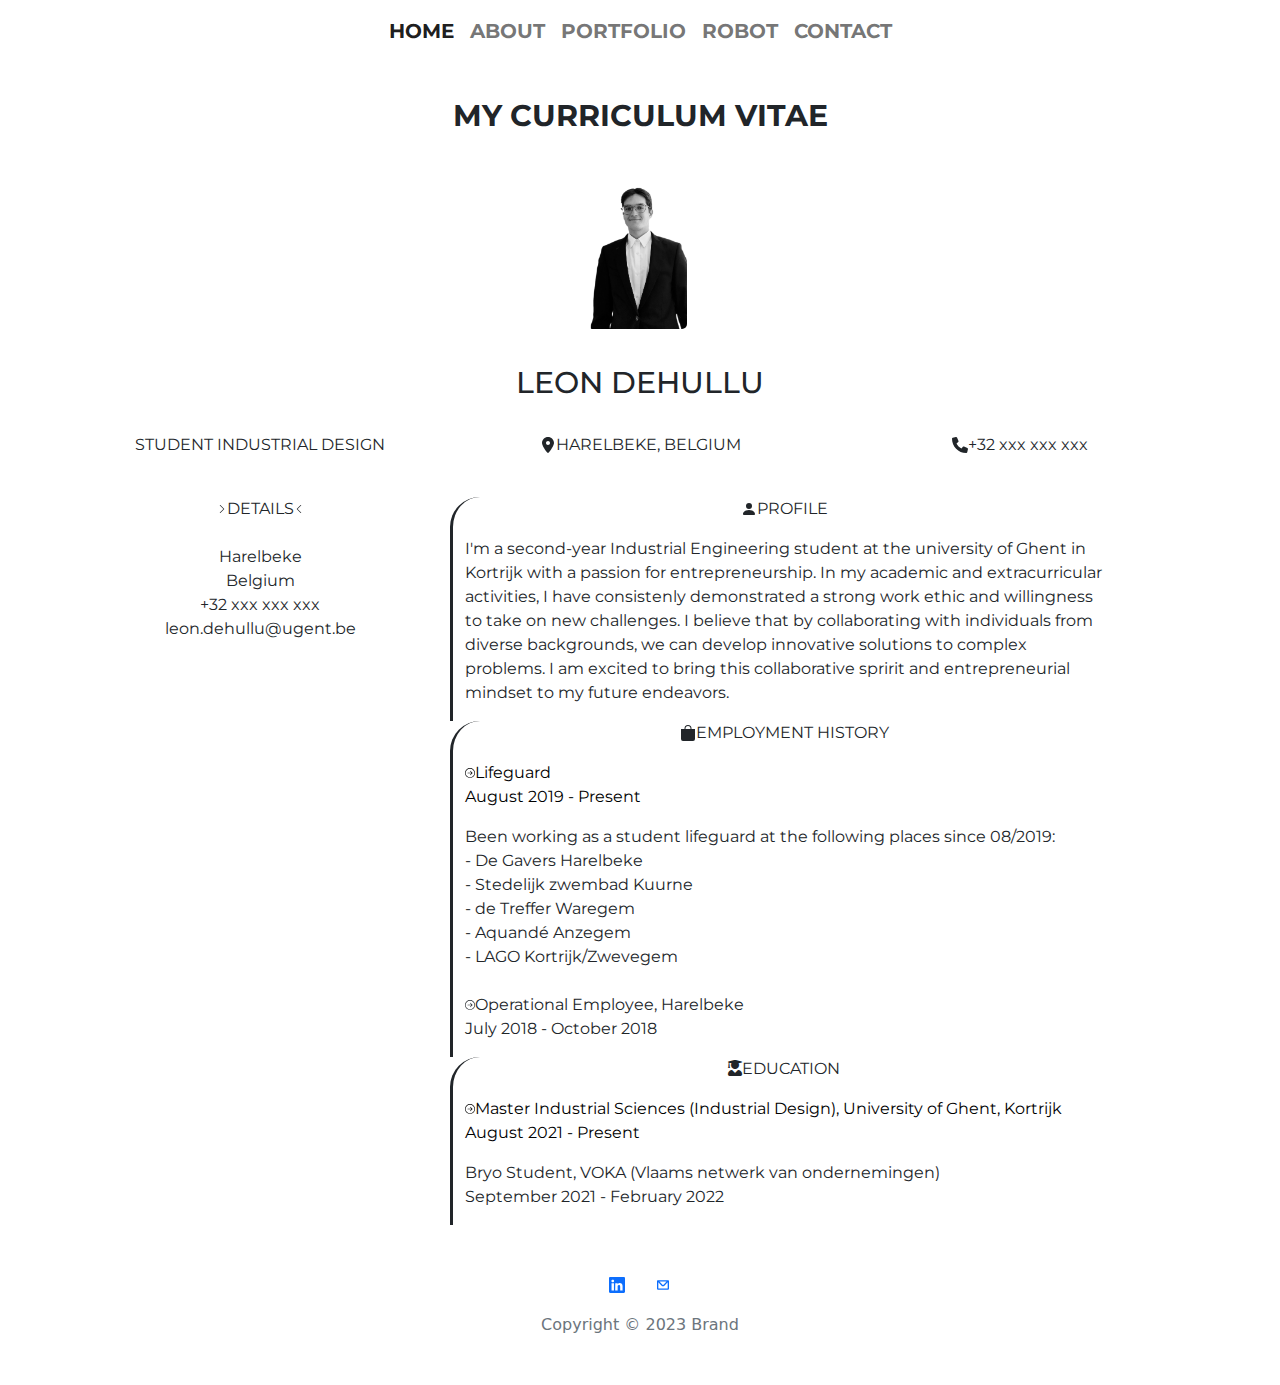
==== commit ebd82878: "comment" ====
--- a/about.html
+++ b/about.html
@@ -21,7 +21,18 @@
     <nav class="navbar navbar-light navbar-expand-md" data-aos="fade">
         <div class="container"><button data-bs-toggle="collapse" class="navbar-toggler" data-bs-target="#navcol-1"><span class="visually-hidden">Toggle navigation</span><span class="navbar-toggler-icon"></span></button>
             <div class="collapse navbar-collapse" id="navcol-1" data-bs-target="#navcol-1" data-bs-smooth-scroll="true" data-bs-spy="scroll">
+                <!-- The "collapse navbar-collapse" classes represent a collapsible navigation menu -->
+                <!-- The "id" attribute "navcol-1" provides a unique identifier for the element -->
+                <!-- The "data-bs-target" attribute specifies the target element for an action or event, which is itself in this case -->
+                <!-- The "data-bs-smooth-scroll" attribute indicates that smooth scrolling is enabled -->
+                <!-- The "data-bs-spy" attribute indicates that the element acts as a scrollspy -->
+
                 <ul class="navbar-nav text-start mx-auto">
+                    <ul class="navbar-nav text-start mx-auto">
+                    <!-- The "navbar-nav" class represents a navigation menu list -->
+                    <!-- The "text-start" class aligns the text to the left -->
+                    <!-- The "mx-auto" class centers the list horizontally within its container -->
+
                     <li class="nav-item"><a class="nav-link active" href="index.html">Home</a></li>
                     <li class="nav-item"><a class="nav-link" href="index.html#about">About</a></li>
                     <li class="nav-item"><a class="nav-link" href="index.html#portfolio">Portfolio</a></li>
@@ -35,6 +46,10 @@
     <div class="container">
         <div class="row">
             <div class="col-md-4"></div>
+            <!-- The "col-md-4" class represents a column in a grid system, specifically targeting medium-sized devices -->
+            <!-- The "col-md-4" class indicates that the column should occupy 4 out of 12 columns in a row on medium-sized devices -->
+            <!-- The content of the div element will be placed within this column -->
+
             <div class="col-md-4"><img src="assets/img/PicOfMe13.png" style="width: 100px;margin-right: 10%;margin-left: 35%;border-top-left-radius: 5px;border-top-right-radius: 5px;border-bottom-right-radius: 5px;border-bottom-left-radius: 5px;"></div>
             <div class="col-md-4"></div>
         </div>
@@ -46,10 +61,17 @@
                 <p class="text-center"><br>STUDENT INDUSTRIAL DESIGN<br><br></p>
             </div>
             <div class="col-md-4 text-center">
+                <!-- The content of the div element will be placed within this column and centered horizontally -->
+
                 <p><br><svg xmlns="http://www.w3.org/2000/svg" viewBox="-64 0 512 512" width="1em" height="1em" fill="currentColor">
-                        <!--! Font Awesome Free 6.1.1 by @fontawesome - https://fontawesome.com License - https://fontawesome.com/license/free (Icons: CC BY 4.0, Fonts: SIL OFL 1.1, Code: MIT License) Copyright 2022 Fonticons, Inc. -->
+                        <!-- xmlns: This attribute specifies the XML namespace for the SVG element. Hierdoor kunnen SVG-afbeeldingen correct geïnterpreteerd en weergegeven worden door SVG-renderers en -browsers. -->
+                        <!-- viewbox: This attribute defines the position and dimensions of the viewBox in the SVG coordinate system. -->
+                        <!-- 1em: represents a size relative to the current font size -->
+                        
                         <path d="M168.3 499.2C116.1 435 0 279.4 0 192C0 85.96 85.96 0 192 0C298 0 384 85.96 384 192C384 279.4 267 435 215.7 499.2C203.4 514.5 180.6 514.5 168.3 499.2H168.3zM192 256C227.3 256 256 227.3 256 192C256 156.7 227.3 128 192 128C156.7 128 128 156.7 128 192C128 227.3 156.7 256 192 256z"></path>
-                    </svg>HARELBEKE, BELGIUM<br><br></p>
+                        <!-- <path> element that defines the shape of the SVG graphic. The d attribute of the <path> element contains a series of commands and coordinates that describe the path of the shape. -->
+                    
+                        </svg>HARELBEKE, BELGIUM<br><br></p>
             </div>
             <div class="col-md-4">
                 <p class="text-center"><br><svg xmlns="http://www.w3.org/2000/svg" viewBox="0 0 512 512" width="1em" height="1em" fill="currentColor">
@@ -64,6 +86,12 @@
             <div class="col-md-4 col-xl-4">
                 <p class="text-center" style="font-family: Montserrat, sans-serif;"><svg xmlns="http://www.w3.org/2000/svg" width="1em" height="1em" fill="currentColor" viewBox="0 0 16 16" class="bi bi-chevron-right" id="icondetail">
                         <path fill-rule="evenodd" d="M4.646 1.646a.5.5 0 0 1 .708 0l6 6a.5.5 0 0 1 0 .708l-6 6a.5.5 0 0 1-.708-.708L10.293 8 4.646 2.354a.5.5 0 0 1 0-.708z"></path>
+                        <!-- fill-rule: attribute that defines rule used to determine the interior of a shape when multiple paths overlap. In this case, evenodd is set, which means the rule follows the even-odd rule.-->
+                        <!-- M: This command specifies the starting point of the path.
+                             l: This command specifies a line segment relative to the previous point.
+                             a: This command specifies an elliptical arc.
+                             .5: These are values representing coordinates.-->
+
                     </svg>DETAILS<svg xmlns="http://www.w3.org/2000/svg" width="1em" height="1em" fill="currentColor" viewBox="0 0 16 16" class="bi bi-chevron-left" id="icondetail">
                         <path fill-rule="evenodd" d="M11.354 1.646a.5.5 0 0 1 0 .708L5.707 8l5.647 5.646a.5.5 0 0 1-.708.708l-6-6a.5.5 0 0 1 0-.708l6-6a.5.5 0 0 1 .708 0z"></path>
                     </svg><br><br>Harelbeke<br>Belgium<br>+32 xxx xxx xxx<br>leon.dehullu@ugent.be</p>
@@ -90,9 +118,13 @@
             </div>
         </div>
         <div class="row">
+
+            <!-- This div element occupies 4 columns in medium-sized screens and extra-large screens -->
             <div class="col-md-4 col-xl-4"></div>
             <div class="col-md-4 col-xl-7" style="border-top-left-radius: 30px;border-left-style: solid;">
                 <p class="text-center"><i class="fas fa-user-graduate"></i>EDUCATION</p>
+                <!-- fas: font awesome solid (icon in solid style) - fa-user-graduate: specific icon -->
+
                 <p style="font-family: Montserrat, sans-serif;color: var(--bs-black);"><svg xmlns="http://www.w3.org/2000/svg" width="1em" height="1em" fill="currentColor" viewBox="0 0 16 16" class="bi bi-arrow-right-circle" id="icondetail">
                         <path fill-rule="evenodd" d="M1 8a7 7 0 1 0 14 0A7 7 0 0 0 1 8zm15 0A8 8 0 1 1 0 8a8 8 0 0 1 16 0zM4.5 7.5a.5.5 0 0 0 0 1h5.793l-2.147 2.146a.5.5 0 0 0 .708.708l3-3a.5.5 0 0 0 0-.708l-3-3a.5.5 0 1 0-.708.708L10.293 7.5H4.5z"></path>
                     </svg>Master Industrial Sciences (Industrial Design), University of Ghent, Kortrijk<br>August 2021 - Present</p>
@@ -107,8 +139,20 @@
     <script src="assets/js/Simple-Slider.js"></script>
     <footer class="text-center">
         <div class="container text-muted py-4 py-lg-5">
+            <!-- This div element has the following properties:
+            - Class: "container": It defines a container element that provides a responsive fixed-width container for the content.
+            - Class: "text-muted": It applies muted or faded text color to the content within the div. Muted text is typically used for less prominent or secondary content.
+            - Class: "py-4 py-lg-5": It adds padding (vertical) to the top and bottom of the div. The amount of padding may vary depending on the screen size due to the use of responsive classes. For example, on larger screens (lg and above), the padding will be larger (py-lg-5).
+            -->
+        
             <ul class="list-inline">
-              <li class="list-inline-item me-4">
+                <li class="list-inline-item me-4">
+                    <!-- This li element has the following properties:
+                    - Class: "list-inline": It applies inline display to the list items, making them appear horizontally in a line.
+                    - Class: "list-inline-item": It applies styling to each individual item within the inline list.
+                    - Class: "me-4": It adds a margin to the right side of the list item. The value "4" represents the size of the margin, and "me" stands for "margin-end" (right margin in left-to-right languages).
+                    -->
+            
                 <a href="https://www.linkedin.com/leon-dehullu" target="_blank">
                   <svg xmlns="http://www.w3.org/2000/svg" width="16" height="16" fill="currentColor" class="bi bi-linkedin" viewBox="0 0 16 16">
                     <path d="M0 1.146C0 .513.526 0 1.175 0h13.65C15.474 0 16 .513 16 1.146v13.708c0 .633-.526 1.146-1.175 1.146H1.175C.526 16 0 15.487 0 14.854V1.146zm4.943 12.248V6.169H2.542v7.225h2.401zm-1.2-8.212c.837 0 1.358-.554 1.358-1.248-.015-.709-.52-1.248-1.342-1.248-.822 0-1.359.54-1.359 1.248 0 .694.521 1.248 1.327 1.248h.016zm4.908 8.212V9.359c0-.216.016-.432.08-.586.173-.431.568-.878 1.232-.878.869 0 1.216.662 1.216 1.634v3.865h2.401V9.25c0-2.22-1.184-3.252-2.764-3.252-1.274 0-1.845.7-2.165 1.193v.025h-.016a5.54 5.54 0 0 1 .016-.025V6.169h-2.4c.03.678 0 7.225 0 7.225h2.4z"></path>
@@ -119,7 +163,12 @@
                 <a href="mailto:leon.dehullu@ugent.be" target="_blank">
                   <svg xmlns="http://www.w3.org/2000/svg" width="16" height="16" viewBox="0 0 24 24" fill="none">
                     <path fill-rule="evenodd" clip-rule="evenodd" d="M3.00977 5.83789C3.00977 5.28561 3.45748 4.83789 4.00977 4.83789H20C20.5523 4.83789 21 5.28561 21 5.83789V17.1621C21 18.2667 20.1046 19.1621 19 19.1621H5C3.89543 19.1621 3 18.2667 3 17.1621V6.16211C3 6.11449 3.00333 6.06765 3.00977 6.0218V5.83789ZM5 8.06165V17.1621H19V8.06199L14.1215 12.9405C12.9499 14.1121 11.0504 14.1121 9.87885 12.9405L5 8.06165ZM6.57232 6.80554H17.428L12.7073 11.5263C12.3168 11.9168 11.6836 11.9168 11.2931 11.5263L6.57232 6.80554Z" fill="currentColor"></path>
-                  </svg>
+                    <!-- 
+                        (1):This attribute sets the fill rule for the path to "evenodd". The even-odd fill rule determines how the interior of the shape is filled when multiple paths overlap or intersect. 
+                        (2): "". The even-odd clip rule defines how the path is used to clip other elements.
+                    -->
+                
+                </svg>
                 </a>
               </li>
             </ul>
--- a/assets/css/Footer-Basic-icons.css
+++ b/assets/css/Footer-Basic-icons.css
@@ -0,0 +1,70 @@
+.bs-icon {
+  --bs-icon-size: .75rem;
+  display: flex;
+  flex-shrink: 0;
+  justify-content: center;
+  align-items: center;
+  font-size: var(--bs-icon-size);
+  width: calc(var(--bs-icon-size) * 2);
+  height: calc(var(--bs-icon-size) * 2);
+  color: var(--bs-primary);
+}
+
+.bs-icon-xs {
+  --bs-icon-size: 1rem;
+  width: calc(var(--bs-icon-size) * 1.5);
+  height: calc(var(--bs-icon-size) * 1.5);
+}
+
+.bs-icon-sm {
+  --bs-icon-size: 1rem;
+}
+
+.bs-icon-md {
+  --bs-icon-size: 1.5rem;
+}
+
+.bs-icon-lg {
+  --bs-icon-size: 2rem;
+}
+
+.bs-icon-xl {
+  --bs-icon-size: 2.5rem;
+}
+
+.bs-icon.bs-icon-primary {
+  color: var(--bs-white);
+  background: var(--bs-primary);
+}
+
+.bs-icon.bs-icon-primary-light {
+  color: var(--bs-primary);
+  background: rgba(var(--bs-primary-rgb), .2);
+}
+
+.bs-icon.bs-icon-semi-white {
+  color: var(--bs-primary);
+  background: rgba(255, 255, 255, .5);
+}
+
+.bs-icon.bs-icon-rounded {
+  border-radius: .5rem;
+}
+
+.bs-icon.bs-icon-circle {
+  border-radius: 50%;
+}
+
+@media (min-width: 768px) {
+  #Picofme {
+    min-height: 300px;
+    max-height: 500px;
+  }
+}
+
+@media (max-width: 768px) {
+  #Picofme {
+    max-width: 35%;
+  }
+}
+
--- a/assets/css/Projects-Grid-images.css
+++ b/assets/css/Projects-Grid-images.css
@@ -0,0 +1,4 @@
+.fit-cover {
+  object-fit: cover;
+}
+
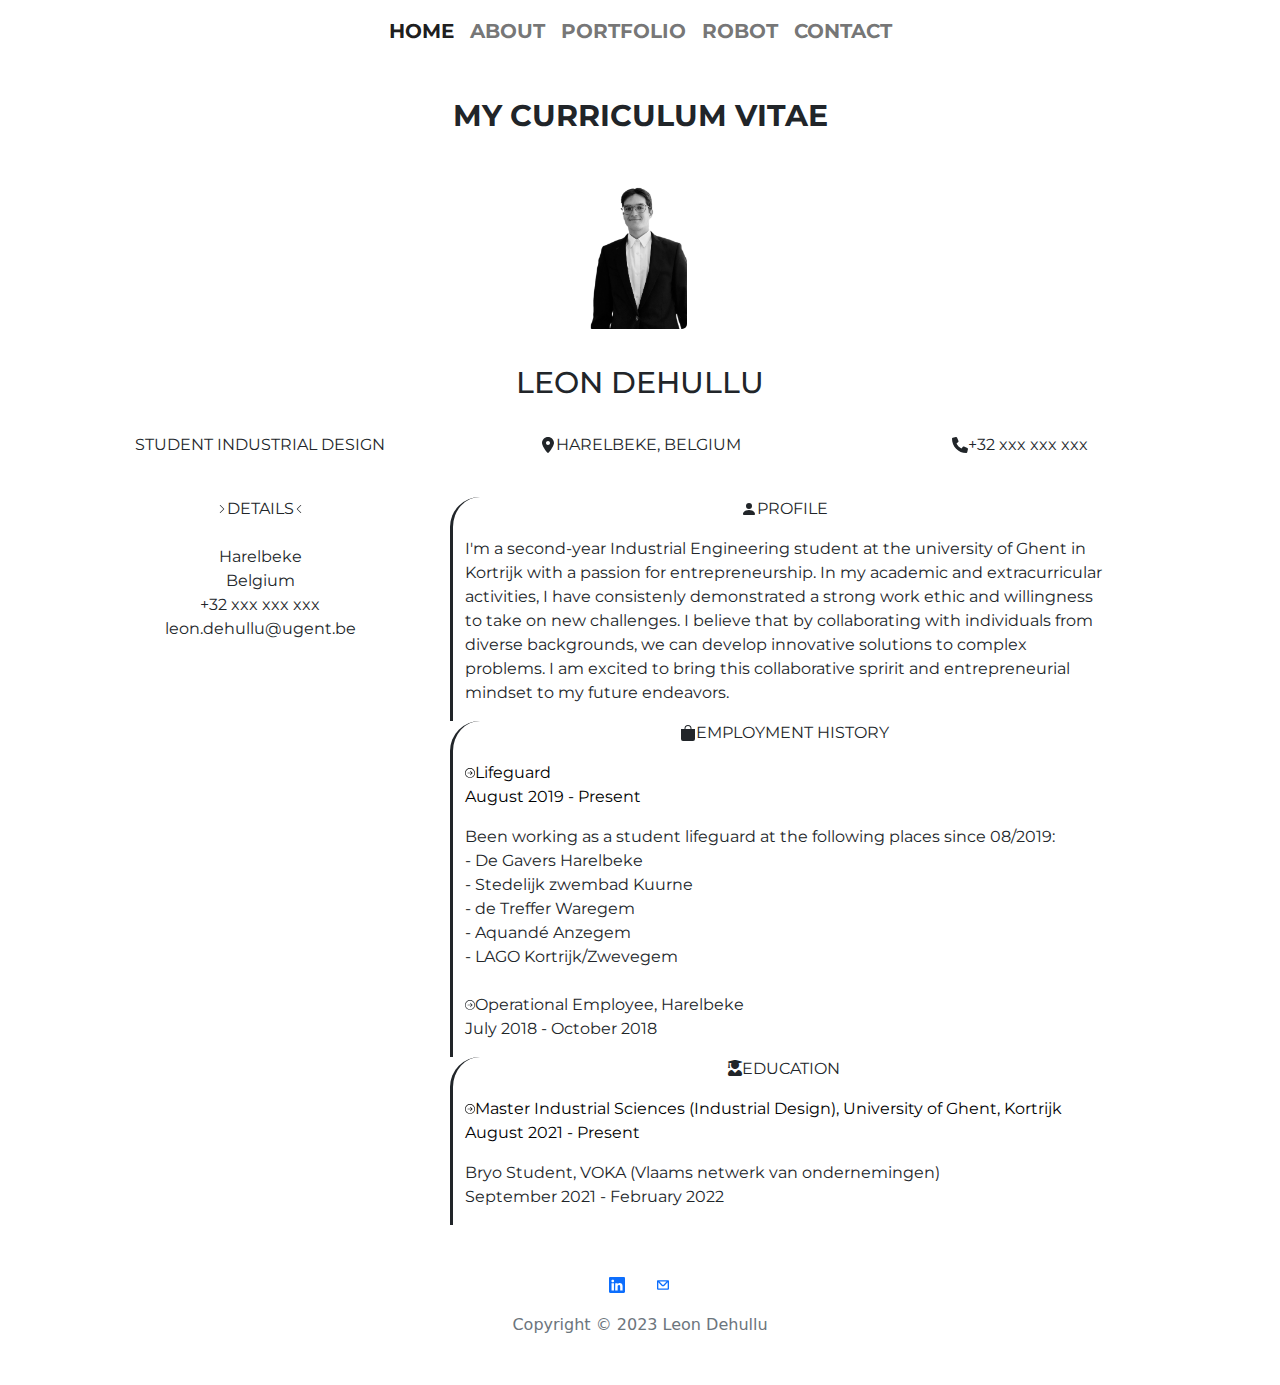
==== commit d0ddfd47: "comments" ====
--- a/about.html
+++ b/about.html
@@ -172,7 +172,7 @@
                 </a>
               </li>
             </ul>
-            <p class="mb-0">Copyright © 2023 Brand</p>
+            <p class="mb-0">Copyright © 2023 Leon Dehullu</p>
           </div>  
     </footer>
 </body>
